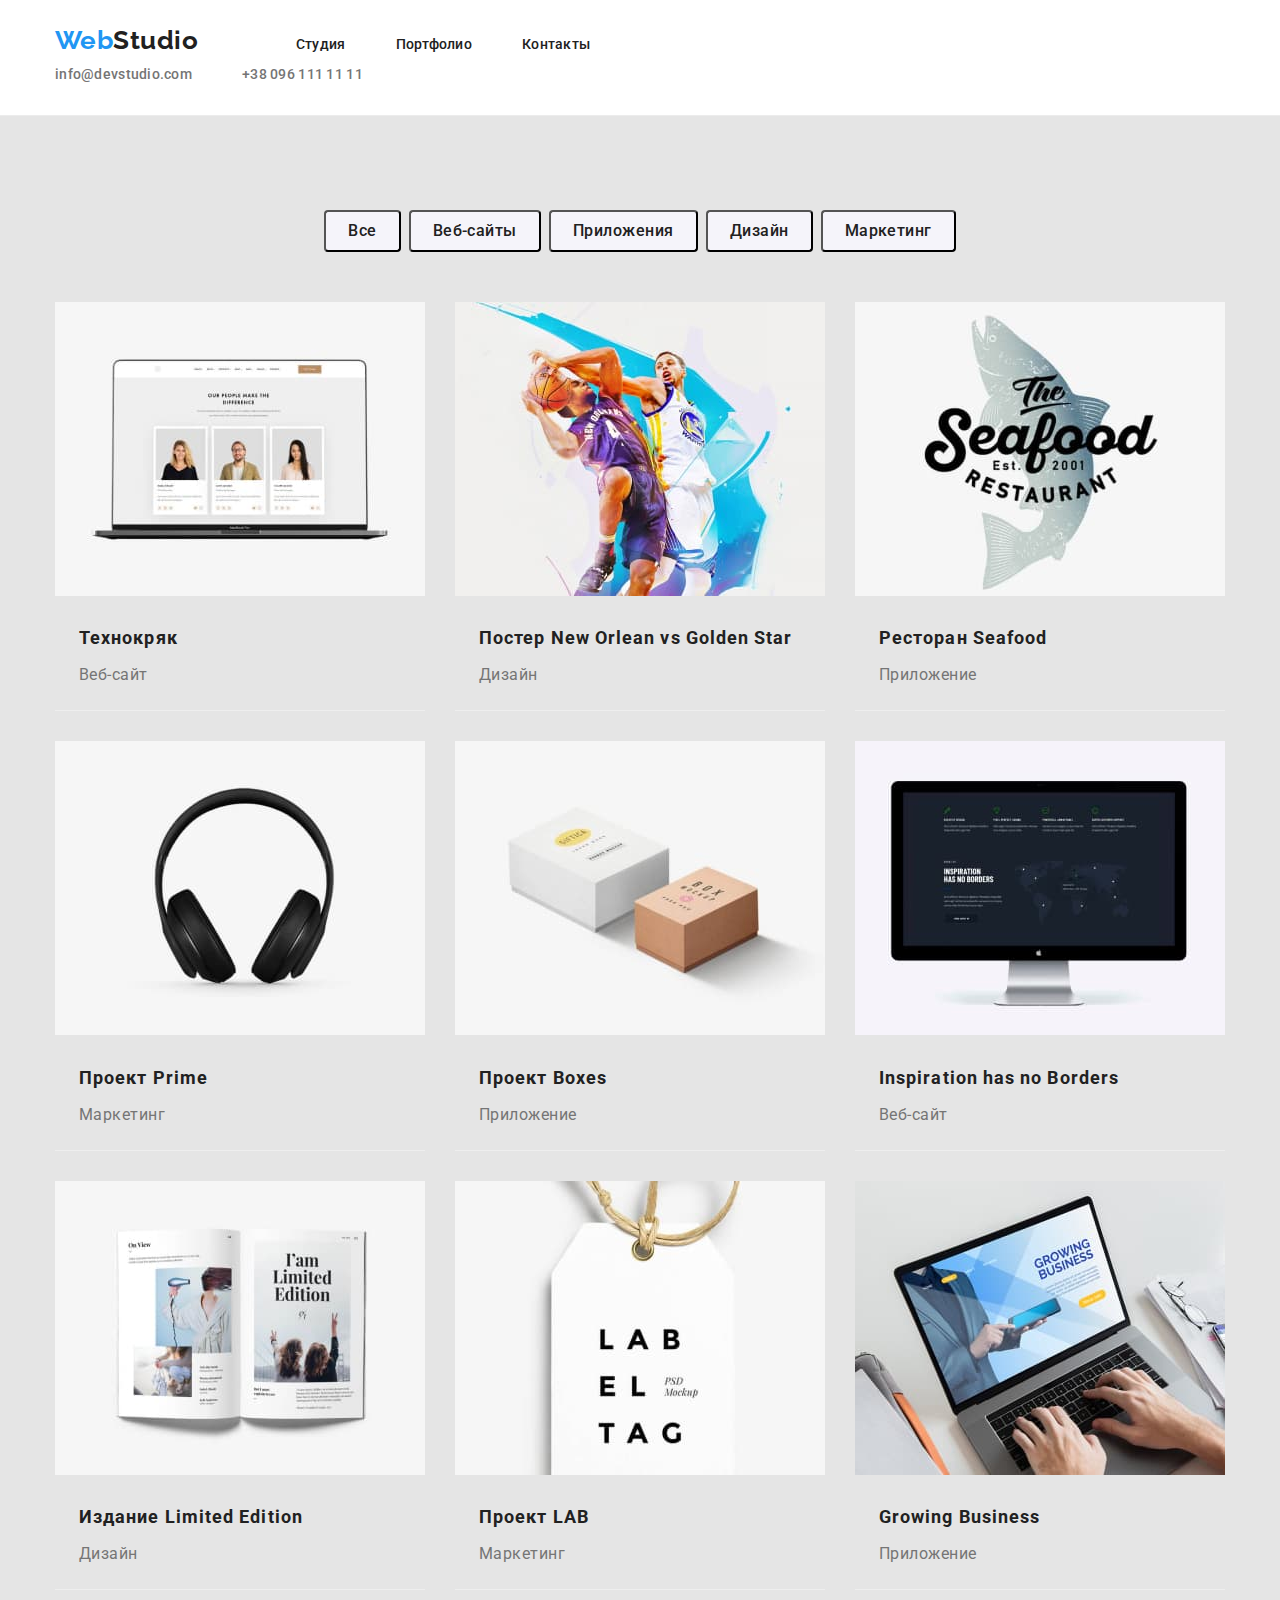
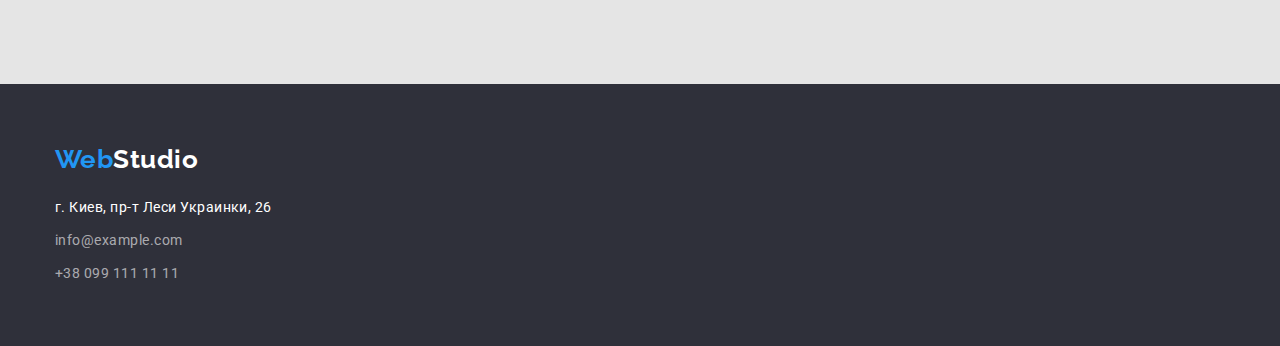
==== portfolio.html @ 0c5e81be "first commit" ====
<!DOCTYPE html>
<html lang="ru">
  <head>
    <meta charset="UTF-8" />
    <meta http-equiv="X-UA-Compatible" content="IE=edge" />
    <meta name="viewport" content="width=device-width, initial-scale=1.0" />
    <title>Web Studio</title>
    <link
      href="https://fonts.googleapis.com/css2?family=Raleway:wght@700&family=Roboto:wght@400;500;700;900&display=swap"
      rel="stylesheet"
    />
    <link
      href="https://cdnjs.cloudflare.com/ajax/libs/modern-normalize/1.1.0/modern-normalize.min.css"
      rel="stylesheet"
    />
    <link href="./css/styles.css" rel="stylesheet" />
  </head>

  <body>
    <!----------CAPTION--------HEADER------------>
    <header class="caption">
      <div class="container">
        <a class="logo" href="./" lang="en"
          >Web<span class="logo-caption">Studio</span></a
        >
        <nav class="menu">
          <ul class="nav-menu">
            <li><a class="menu-link" href="./index.html">Студия</a></li>
            <li><a class="menu-link" href="./portfolio.html">Портфолио</a></li>
            <li><a class="menu-link" href="/">Контакты</a></li>
          </ul>
        </nav>

        <ul class="contacts">
          <li>
            <a class="contacts-link" href="mailto:info@devstudio.com" lang="en"
              >info@devstudio.com</a
            >
          </li>
          <li>
            <a class="contacts-link" href="tel:+380961111111"
              >+38 096 111 11 11</a
            >
          </li>
        </ul>
      </div>
    </header>

    <main>
      <!---------------------PROJECTS----------------------->
      <section class="projects">
        <div class="container">
          <ul class="projects-btn-list">
            <li class="projects-btn-item">
              <button type="button">Все</button>
            </li>
            <li class="projects-btn-item">
              <button type="button">Веб-сайты</button>
            </li>
            <li class="projects-btn-item">
              <button type="button">Приложения</button>
            </li>
            <li class="projects-btn-item">
              <button type="button">Дизайн</button>
            </li>
            <li class="projects-btn-item">
              <button type="button">Маркетинг</button>
            </li>
          </ul>

          <ul class="projects-photo-list">
            <li class="projects-photo-item">
              <img
                src="./portfolio images/project-one.jpg"
                alt="Веб-страница на ноутбуке"
                width="370"
                height="294"
              />
              <h3>Технокряк</h3>
              <p>Веб-сайт</p>
            </li>

            <li class="projects-photo-item">
              <img
                src="./portfolio images/project-two.jpg"
                alt="Постер с двумя баскетболистами"
                width="370"
                height="294"
              />
              <h3>Постер New Orlean vs Golden Star</h3>
              <p>Дизайн</p>
            </li>

            <li class="projects-photo-item">
              <img
                src="./portfolio images/project-three.jpg"
                alt="Надпись ресторана Seafood"
                width="370"
                height="294"
              />
              <h3>Ресторан Seafood</h3>
              <p>Приложение</p>
            </li>

            <li class="projects-photo-item">
              <img
                src="./portfolio images/project-four.jpg"
                alt="Наушники"
                width="370"
                height="294"
              />
              <h3>Проект Prime</h3>
              <p>Маркетинг</p>
            </li>

            <li class="projects-photo-item">
              <img
                src="./portfolio images/project-five.jpg"
                alt="Белая и серая коробки"
                width="370"
                height="294"
              />
              <h3>Проект Boxes</h3>
              <p>Приложение</p>
            </li>

            <li class="projects-photo-item">
              <img
                src="./portfolio images/project-six.jpg"
                alt="Веб-сайт на экране компьютера"
                width="370"
                height="294"
              />
              <h3>Inspiration has no Borders</h3>
              <p>Веб-сайт</p>
            </li>

            <li class="projects-photo-item">
              <img
                src="./portfolio images/project-seven.jpg"
                alt="Две страницы открытой книги"
                width="370"
                height="294"
              />
              <h3>Издание Limited Edition</h3>
              <p>Дизайн</p>
            </li>

            <li class="projects-photo-item">
              <img
                src="./portfolio images/project-eight.jpg"
                alt="Белая этикетка с надписью"
                width="370"
                height="294"
              />
              <h3>Проект LAB</h3>
              <p>Маркетинг</p>
            </li>

            <li class="projects-photo-item">
              <img
                src="./portfolio images/project-nine.jpg"
                alt="Страница сайта на ноутбуке"
                width="370"
                height="294"
              />
              <h3>Growing Business</h3>
              <p>Приложение</p>
            </li>
          </ul>
        </div>
      </section>
    </main>

    <!-----------------------FOOTER----------------------->
    <footer class="footer">
      <div class="container">
        <a class="logo bottom" href="./" lang="en"
          >Web<span class="logo-footer">Studio</span></a
        >
        <address class="footer-address">
          <p class="address-link">г. Киев, пр-т Леси Украинки, 26</p>
          <a class="footer-contacts" href="mailto:info@example.com" lang="en"
            >info@example.com</a
          >
          <a class="footer-contacts" href="tel:+380991111111"
            >+38 099 111 11 11</a
          >
        </address>
      </div>
    </footer>
  </body>
</html>
---- css/styles.css ----
body {
  font-family: "Roboto", sans-serif;
  font-style: normal;
  letter-spacing: 0.03em;
  color: #212121;
}

.container {
  width: 1200px;
  margin-left: auto;
  margin-right: auto;
  padding-left: 15px;
  padding-right: 15px;
}

h1,
h2,
h3,
h4,
h5,
h6,
p {
  margin-top: 0;
  margin-bottom: 0;
}

/* ----------CAPTION--------HEADER------------ */

.caption {
  padding-top: 25px;
  padding-bottom: 25px;

  background-color: #ffffff;

  border-bottom: 1px solid #ececec;
}

.logo {
  margin-right: 93px;

  font-family: "Raleway";
  font-weight: 700;
  font-size: 26px;
  line-height: 1.19em;
  color: #2196f3;
  text-decoration: none;
}

.logo-caption {
  color: #212121;
}

.menu {
  display: inline-block;
  margin-right: 326px;
}

.nav-menu {
  display: inline-flex;
  margin-top: 0;
  margin-bottom: 0;
  padding-left: 0;
  padding-top: 7px;
  padding-bottom: 7px;

  list-style: none;
}

.contacts {
  display: inline-flex;
  margin-top: 0;
  margin-bottom: 0;
  padding-left: 0;
  padding-top: 7px;
  padding-bottom: 7px;

  list-style: none;
}

.menu li,
.contacts li {
  margin-right: 50px;

  font-weight: 500;
  font-size: 14px;
  line-height: 1.14em;
  letter-spacing: 0.02em;
}

.menu li:last-child,
.contacts li:last-child {
  margin-right: 0;
}

.menu-link {
  color: #212121;
  text-decoration: none;
}

.contacts-link {
  color: #757575;
  text-decoration: none;
}

.menu-link:hover,
.menu-link:focus,
.contacts-link:hover,
.contacts-link:focus {
  color: #2196f3;
}

/* -----------------PRIMARY--------------------- */

.primary {
  padding-top: 200px;
  padding-bottom: 200px;
  text-align: center;

  background-color: #2f303a;
}

.primary-title {
  margin-bottom: 30px;

  font-weight: 900;
  font-size: 44px;
  line-height: 1.36em;
  letter-spacing: 0.06em;
  text-align: center;
  text-transform: uppercase;
  color: #ffffff;
}

.primary-btn {
  padding: 10px 32px;

  min-width: 200px;
  font-weight: 700;
  font-size: 16px;
  line-height: 1.88em;
  color: #ffffff;
  background-color: #2196f3;

  box-shadow: 0px 4px 4px rgba(0, 0, 0, 0.15);
  border-radius: 4px;
  cursor: pointer;
}

/* ----------------ADVANTAGES----------------------------- */

.advantages {
  padding-top: 94px;
  padding-bottom: 0;

  background-color: #e5e5e5;
}

/* flex для преимуществ - 4 описания */
.adventages-list {
  display: flex;
  justify-content: center;
  margin: 0;
  padding: 0;
  list-style: none;
}

.adventages-list-item:not(:last-child) {
  margin-right: 30px;
}

/* описание конкретного преимущества */
.advantages h3 {
  margin-bottom: 10px;

  font-weight: 700;
  font-size: 14px;
  line-height: 1.14em;
  text-transform: uppercase;
}

.advantages p {
  margin-top: 0;
  margin-bottom: 0;

  font-size: 14px;
  line-height: 1.72em;
  color: #757575;
}

/* ---------------------ACTIVITY---------------------- */

.activity {
  padding-top: 94px;
  padding-bottom: 94px;

  background-color: #e5e5e5;
}

.activity-title {
  margin-bottom: 50px;

  font-weight: 700;
  font-size: 36px;
  line-height: 1.17em;
  text-align: center;
}

.activity-list {
  display: inline-flex;
  justify-content: center;
  margin: 0;
  padding: 0;
  list-style: none;
}

.activity li:not(:last-child) {
  margin-right: 9px;
}

/* ---------------------TEAM---------------------------- */

.team {
  padding-top: 94px;
  padding-bottom: 94px;
  text-align: center;

  background-color: #f5f4fa;
}

.team-title {
  margin-bottom: 50px;

  font-weight: 700;
  font-size: 36px;
  line-height: 1.17em;
}

/* flex для команды - 4 человека */
.team-list {
  display: flex;
  justify-content: center;
  margin: 0;
  padding: 0;
  list-style: none;
}

.team-item:not(:last-child) {
  margin-right: 30px;
}

/* Сотрудник команды */

.team-item {
  padding-bottom: 30px;

  text-align: center;
}
.team h3 {
  margin-top: 30px;
  margin-bottom: 10px;

  font-weight: 500;
  font-size: 16px;
  line-height: 1.19em;
}

.team p {
  font-size: 16px;
  line-height: 1.19em;
  color: #757575;
}

/* ---------------------FOOTER--------------------- */

.footer {
  padding-top: 60px;
  padding-bottom: 60px;

  background-color: #2f303a;
}

.logo.bottom {
  margin-right: 0;
}

.logo-footer {
  color: #ffffff;
}

.footer-address {
  margin-top: 20px;
}

.address-link,
.footer-contacts {
  font-size: 14px;
  line-height: 1.72em;
  font-style: normal;
}

.address-link {
  margin: 0;

  color: #ffffff;
}

.footer-contacts {
  display: block;
  margin-top: 9px;

  color: rgba(255, 255, 255, 0.6);
  text-decoration: none;
}

.footer-contacts:hover,
.footer-contacts:focus {
  color: #2196f3;
}

/* ----PORTFOLIO-------PROJECTS--------------- */

.projects {
  padding-top: 94px;
  padding-bottom: 94px;

  background-color: #e5e5e5;
}

/* СПИСОК КНОПОК */

.projects-btn-list {
  display: flex;
  justify-content: center;
  margin-top: 0;
  margin-bottom: 50px;
  padding-left: 0;

  list-style: none;
}

.projects-btn-item:not(:last-child) {
  margin-right: 8px;
}

/* КНОПКА */

.projects button {
  padding: 6px 22px;

  min-width: auto;
  font-family: inherit;
  font-style: inherit;
  font-weight: 500;
  font-size: 16px;
  line-height: 1.63em;
  letter-spacing: inherit;
  color: inherit;
  background-color: #f5f4fa;

  border-radius: 4px;
  cursor: pointer;
}

.projects button:hover,
.projects button:focus {
  box-shadow: 0px 3px 1px rgba(0, 0, 0, 0.1), 0px 1px 2px rgba(0, 0, 0, 0.08),
    0px 2px 2px rgba(0, 0, 0, 0.12);
  border-radius: 4px;
  color: #ffffff;
  background-color: #2196f3;
}

/* СПИСОК ПРОЕКТОВ */

.projects-photo-list {
  display: flex;
  flex-wrap: wrap;
  margin: 0;
  padding-left: 0;
  list-style: none;
}

.projects-photo-item {
  width: calc((100% - 60px) / 3);
  margin-right: 30px;
  margin-bottom: 30px;
  padding-right: 0;
  padding-bottom: 20px;

  border-bottom: 1px solid #eeeeee;
}

.projects-photo-item:nth-child(3n) {
  margin-right: 0px;
}

.projects-photo-item:nth-last-child(-n + 3) {
  margin-bottom: 0px;
}

/* СТРУКТУРА ПРОЕКТА ВНУТРИ */
.projects h3 {
  margin-top: 20px;
  margin-bottom: 4px;
  margin-right: 24px;
  margin-left: 24px;

  font-weight: 700;
  font-size: 18px;
  line-height: 2em;
  letter-spacing: 0.06em;
}

.projects p {
  margin-right: 24px;
  margin-left: 24px;

  font-size: 16px;
  line-height: 1.88em;
  color: #757575;
}
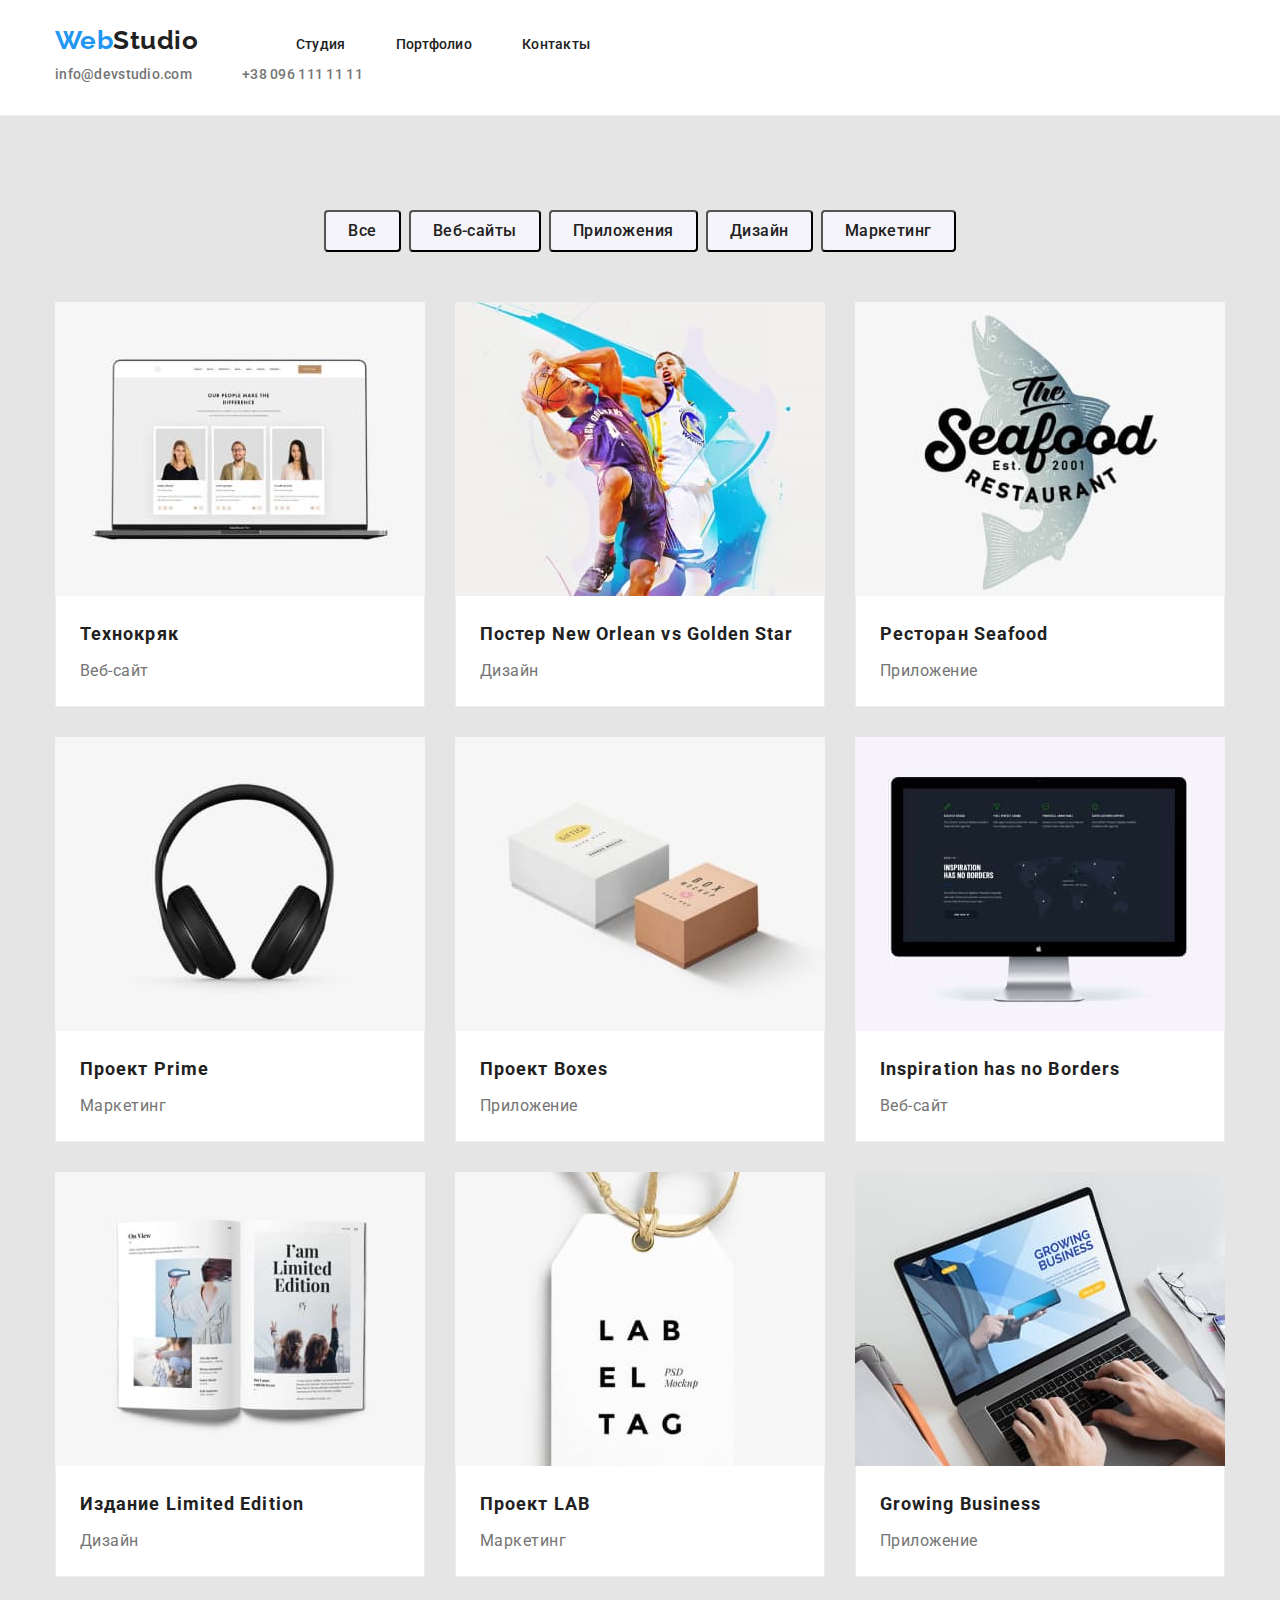
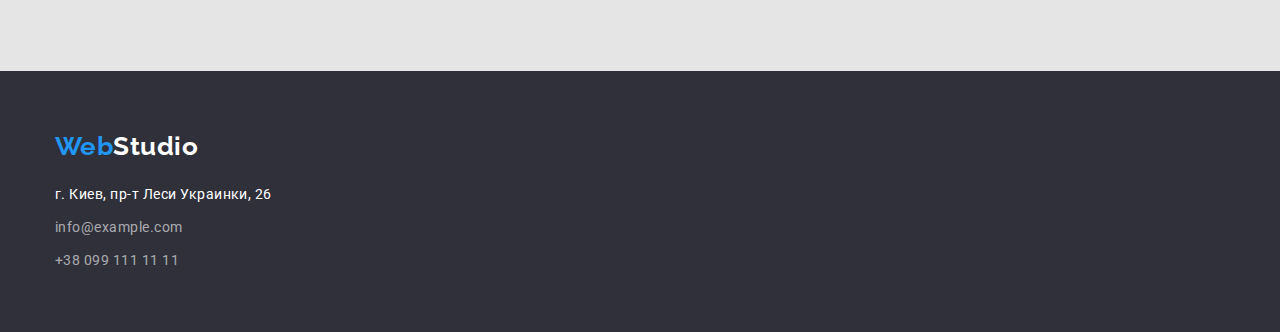
==== commit c0b94e2f: "second commit" ====
--- a/portfolio.html
+++ b/portfolio.html
@@ -76,8 +76,10 @@
                 width="370"
                 height="294"
               />
-              <h3>Технокряк</h3>
-              <p>Веб-сайт</p>
+              <div class="projects-photo-text">
+                <h3>Технокряк</h3>
+                <p>Веб-сайт</p>
+              </div>
             </li>
 
             <li class="projects-photo-item">
@@ -87,8 +89,10 @@
                 width="370"
                 height="294"
               />
-              <h3>Постер New Orlean vs Golden Star</h3>
-              <p>Дизайн</p>
+              <div class="projects-photo-text">
+                <h3>Постер New Orlean vs Golden Star</h3>
+                <p>Дизайн</p>
+              </div>
             </li>
 
             <li class="projects-photo-item">
@@ -98,8 +102,10 @@
                 width="370"
                 height="294"
               />
-              <h3>Ресторан Seafood</h3>
-              <p>Приложение</p>
+              <div class="projects-photo-text">
+                <h3>Ресторан Seafood</h3>
+                <p>Приложение</p>
+              </div>
             </li>
 
             <li class="projects-photo-item">
@@ -109,8 +115,10 @@
                 width="370"
                 height="294"
               />
-              <h3>Проект Prime</h3>
-              <p>Маркетинг</p>
+              <div class="projects-photo-text">
+                <h3>Проект Prime</h3>
+                <p>Маркетинг</p>
+              </div>
             </li>
 
             <li class="projects-photo-item">
@@ -120,8 +128,10 @@
                 width="370"
                 height="294"
               />
-              <h3>Проект Boxes</h3>
-              <p>Приложение</p>
+              <div class="projects-photo-text">
+                <h3>Проект Boxes</h3>
+                <p>Приложение</p>
+              </div>
             </li>
 
             <li class="projects-photo-item">
@@ -131,8 +141,10 @@
                 width="370"
                 height="294"
               />
-              <h3>Inspiration has no Borders</h3>
-              <p>Веб-сайт</p>
+              <div class="projects-photo-text">
+                <h3>Inspiration has no Borders</h3>
+                <p>Веб-сайт</p>
+              </div>
             </li>
 
             <li class="projects-photo-item">
@@ -142,8 +154,10 @@
                 width="370"
                 height="294"
               />
-              <h3>Издание Limited Edition</h3>
-              <p>Дизайн</p>
+              <div class="projects-photo-text">
+                <h3>Издание Limited Edition</h3>
+                <p>Дизайн</p>
+              </div>
             </li>
 
             <li class="projects-photo-item">
@@ -153,8 +167,10 @@
                 width="370"
                 height="294"
               />
-              <h3>Проект LAB</h3>
-              <p>Маркетинг</p>
+              <div class="projects-photo-text">
+                <h3>Проект LAB</h3>
+                <p>Маркетинг</p>
+              </div>
             </li>
 
             <li class="projects-photo-item">
@@ -164,8 +180,10 @@
                 width="370"
                 height="294"
               />
-              <h3>Growing Business</h3>
-              <p>Приложение</p>
+              <div class="projects-photo-text">
+                <h3>Growing Business</h3>
+                <p>Приложение</p>
+              </div>
             </li>
           </ul>
         </div>
--- a/css/styles.css
+++ b/css/styles.css
@@ -158,10 +158,13 @@
 /* flex для преимуществ - 4 описания */
 .adventages-list {
   display: flex;
-  justify-content: center;
   margin: 0;
   padding: 0;
   list-style: none;
+}
+
+.adventages-list-item {
+  min-width: 270px;
 }
 
 .adventages-list-item:not(:last-child) {
@@ -206,15 +209,14 @@
 }
 
 .activity-list {
-  display: inline-flex;
-  justify-content: center;
+  display: flex;
   margin: 0;
   padding: 0;
   list-style: none;
 }
 
 .activity li:not(:last-child) {
-  margin-right: 9px;
+  margin-right: 30px;
 }
 
 /* ---------------------TEAM---------------------------- */
@@ -250,13 +252,16 @@
 
 /* Сотрудник команды */
 
-.team-item {
+.team-item-text {
+  padding-top: 30px;
   padding-bottom: 30px;
-
-  text-align: center;
-}
+}
+
+.team-item-photo {
+  display: block;
+}
+
 .team h3 {
-  margin-top: 30px;
   margin-bottom: 10px;
 
   font-weight: 500;
@@ -385,9 +390,7 @@
   margin-right: 30px;
   margin-bottom: 30px;
   padding-right: 0;
-  padding-bottom: 20px;
-
-  border-bottom: 1px solid #eeeeee;
+  font-size: 0;
 }
 
 .projects-photo-item:nth-child(3n) {
@@ -399,11 +402,21 @@
 }
 
 /* СТРУКТУРА ПРОЕКТА ВНУТРИ */
+.projects-photo-text {
+  margin-top: 0;
+  padding: 20px 24px;
+  border-right: 1px solid #eeeeee;
+  border-bottom: 1px solid #eeeeee;
+  border-left: 1px solid #eeeeee;
+  background-color: #ffffff;
+}
+
+.image {
+  margin-bottom: 0;
+}
+
 .projects h3 {
-  margin-top: 20px;
   margin-bottom: 4px;
-  margin-right: 24px;
-  margin-left: 24px;
 
   font-weight: 700;
   font-size: 18px;
@@ -412,9 +425,6 @@
 }
 
 .projects p {
-  margin-right: 24px;
-  margin-left: 24px;
-
   font-size: 16px;
   line-height: 1.88em;
   color: #757575;
